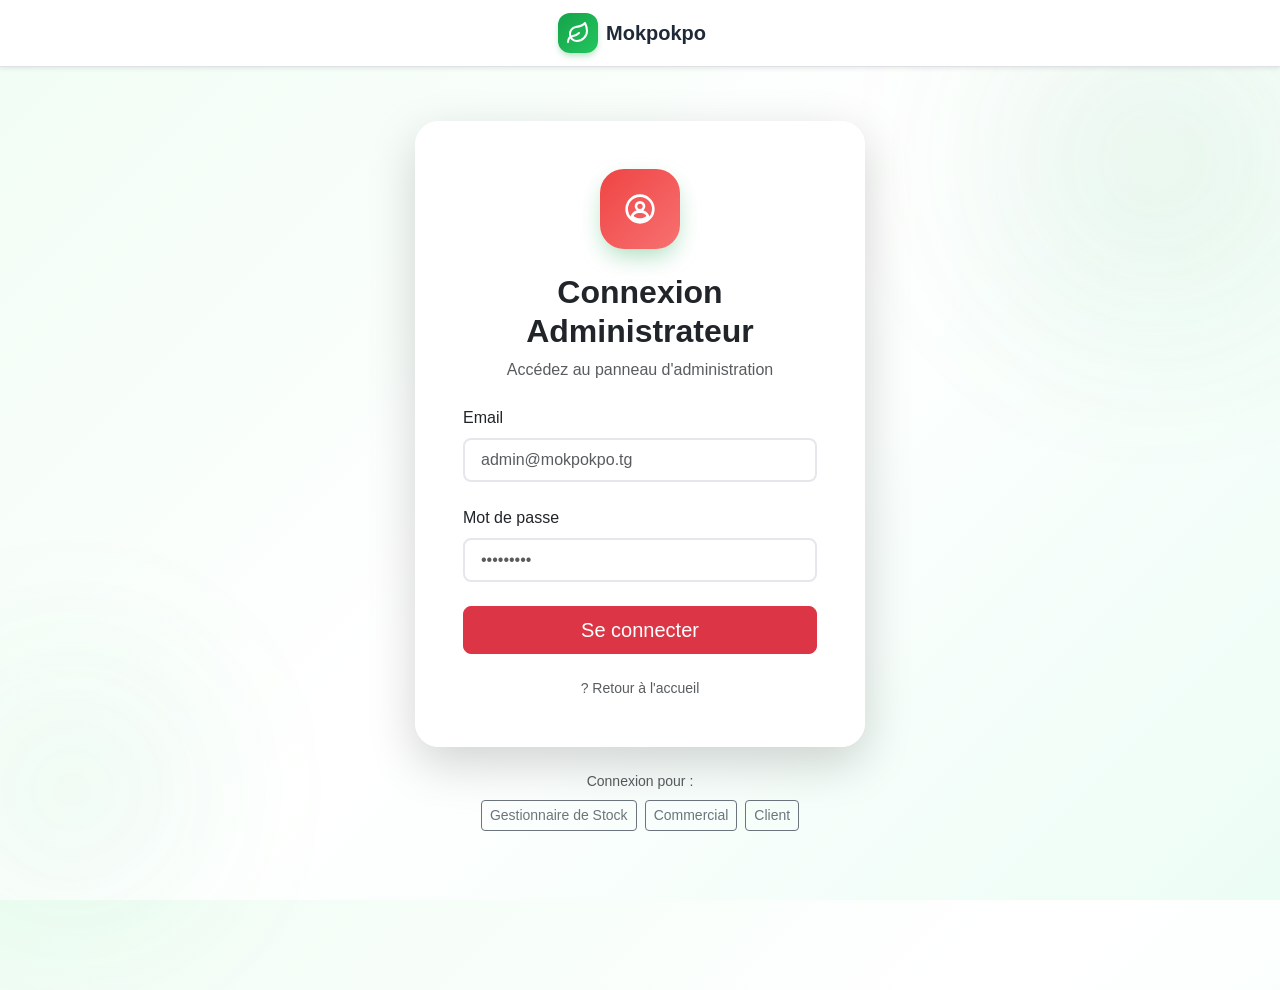
==== admin-login.html @ 80e5fef9 "Initial commit Created from https://vercel.com/new" ====
<!DOCTYPE html>
<html lang="fr">
<head>
    <meta charset="UTF-8">
    <meta name="viewport" content="width=device-width, initial-scale=1.0">
    <title>Connexion Admin - Mokpokpo</title>
    <link rel="stylesheet" href="css/css_bootstrap/bootstrap.min.css">
    <link rel="stylesheet" href="css/style.css">
</head>
<body class="login-page">

    <!-- Navbar -->
    <nav class="navbar navbar-light bg-white border-bottom fixed-top shadow-sm">
        <div class="container justify-content-center">
            <a class="navbar-brand d-flex align-items-center gap-2" href="index.html">
                <div class="brand-icon">
                    <svg xmlns="http://www.w3.org/2000/svg" width="24" height="24" viewBox="0 0 24 24" fill="none" stroke="currentColor" stroke-width="2" stroke-linecap="round" stroke-linejoin="round">
                        <path d="M11 20A7 7 0 0 1 9.8 6.1C15.5 5 17 4.48 19 2c1 2 2 4.18 2 8 0 5.5-4.78 10-10 10Z"/>
                        <path d="M2 21c0-3 1.85-5.36 5.08-6C9.5 14.52 12 13 13 12"/>
                    </svg>
                </div>
                <span class="fw-bold">Mokpokpo</span>
            </a>
        </div>
    </nav>

    <!-- Background Decorations -->
    <div class="login-bg-decoration decoration-1"></div>
    <div class="login-bg-decoration decoration-2"></div>

    <div class="container d-flex flex-column justify-content-center align-items-center min-vh-100 py-5" style="padding-top: 100px !important;">
        <div class="login-card card border-0 shadow-lg" style="max-width: 450px; width: 100%;">
            <div class="card-body p-5">
                <!-- Logo Icon -->
                <div class="d-flex justify-content-center mb-4">
                    <div class="login-logo-container" style="background: linear-gradient(135deg, #ef4444, #f87171);">
                        <svg xmlns="http://www.w3.org/2000/svg" width="32" height="32" viewBox="0 0 24 24" fill="none" stroke="currentColor" stroke-width="2" stroke-linecap="round" stroke-linejoin="round" class="text-white">
                            <path d="M12 2a10 10 0 1 0 10 10A10 10 0 0 0 12 2zm0 5a3 3 0 1 1-3 3 3 3 0 0 1 3-3zm0 13a8 8 0 0 1-6-2.7A6 6 0 0 1 12 14a6 6 0 0 1 6 3.3A8 8 0 0 1 12 20z"/>
                        </svg>
                    </div>
                </div>

                <div class="text-center mb-4">
                    <h2 class="fw-bold mb-2">Connexion Administrateur</h2>
                    <p class="text-muted mb-0">Accédez au panneau d'administration</p>
                </div>
                
                <div id="loginError" class="alert alert-danger d-none rounded-3 d-flex align-items-start" role="alert">
                    <svg xmlns="http://www.w3.org/2000/svg" width="20" height="20" viewBox="0 0 24 24" fill="none" stroke="currentColor" stroke-width="2" stroke-linecap="round" stroke-linejoin="round" class="me-2 flex-shrink-0 mt-1">
                        <circle cx="12" cy="12" r="10"></circle>
                        <line x1="12" y1="8" x2="12" y2="12"></line>
                        <line x1="12" y1="16" x2="12.01" y2="16"></line>
                    </svg>
                    <span id="errorMessage"></span>
                </div>

                <form id="adminLoginForm" class="mb-4">
                    <div class="mb-4">
                        <label for="email" class="form-label fw-medium">Email</label>
                        <input type="email" class="form-control form-control-lg rounded-3 input-modern" id="email" placeholder="admin@mokpokpo.tg" required>
                    </div>
                    <div class="mb-4">
                        <label for="password" class="form-label fw-medium">Mot de passe</label>
                        <input type="password" class="form-control form-control-lg rounded-3 input-modern" id="password" placeholder="•••••••••" required>
                    </div>
                    <div class="d-grid gap-2 mb-3">
                        <button type="submit" class="btn btn-danger btn-lg rounded-3 btn-modern">Se connecter</button>
                    </div>
                </form>

                <div class="text-center">
                    <p class="small text-muted mb-0">
                        <a href="index.html" class="text-muted text-decoration-none">? Retour à l'accueil</a>
                    </p>
                </div>
            </div>
        </div>

        <!-- Alternative logins -->
        <div class="mt-4 text-center">
            <p class="text-muted small mb-2">Connexion pour :</p>
            <div class="d-flex gap-2 justify-content-center">
                <a href="stock-login.html" class="btn btn-outline-secondary btn-sm">Gestionnaire de Stock</a>
                <a href="commercial-login.html" class="btn btn-outline-secondary btn-sm">Commercial</a>
                <a href="login.html" class="btn btn-outline-secondary btn-sm">Client</a>
            </div>
        </div>
    </div>

    <script src="js/js_bootstrap/bootstrap.bundle.min.js"></script>
    <script src="js/auth.js"></script>
    <script>
        document.addEventListener('DOMContentLoaded', () => {
            initAdminLogin();
        });
    </script>
</body>
</html>
---- css/style.css ----
:root {
    --primary-color: #16a34a; /* Green-600 */
    --primary-hover: #15803d; /* Green-700 */
    --primary-light: #22c55e; /* Green-500 */
    --secondary-color: #f0fdf4; /* Green-50 */
    --text-color: #1f2937; /* Gray-800 */
    --light-text: #6b7280; /* Gray-500 */
    --border-color: #e5e7eb; /* Gray-200 */
    --shadow-sm: 0 1px 2px 0 rgb(0 0 0 / 0.05);
    --shadow-md: 0 4px 6px -1px rgb(0 0 0 / 0.1);
    --shadow-lg: 0 10px 15px -3px rgb(0 0 0 / 0.1);
    --shadow-xl: 0 20px 25px -5px rgb(0 0 0 / 0.1);
}

* {
    margin: 0;
    padding: 0;
    box-sizing: border-box;
}

body {
    font-family: 'Segoe UI', Tahoma, Geneva, Verdana, sans-serif;
    color: var(--text-color);
    background-color: #ffffff;
    overflow-x: hidden;
}

/* Navbar */
.navbar {
    background-color: rgb(251, 253, 245) /*rgb(255 255 255 / 95%)*/;
    backdrop-filter: blur(10px);
    border-bottom: 1px solid var(--border-color);
    transition: all 0.3s ease;
}

.navbar.scrolled {
    box-shadow: var(--shadow-md);
}

.navbar-brand {
    font-weight: 700;
    font-size: 1.25rem;
    color: var(--text-color) !important;
    display: flex;
    align-items: center;
    gap: 0.5rem;
    transition: transform 0.3s ease;
}

.navbar-brand:hover {
    transform: scale(1.05);
}

.brand-icon {
    width: 2.5rem;
    height: 2.5rem;
    background: linear-gradient(135deg, var(--primary-color), var(--primary-light));
    border-radius: 0.75rem;
    display: flex;
    align-items: center;
    justify-content: center;
    color: white;
    transition: all 0.3s ease;
    box-shadow: 0 4px 6px -1px rgb(22 163 74 / 0.3);
}

.navbar-brand:hover .brand-icon {
    transform: rotate(10deg);
    box-shadow: 0 10px 15px -3px rgb(22 163 74 / 0.4);
}

.nav-link {
    font-weight: 500;
    color: var(--text-color) !important;
    transition: all 0.3s ease;
    position: relative;
    padding: 0.5rem 1rem !important;
}

.nav-link::after {
    content: '';
    position: absolute;
    bottom: 0;
    left: 50%;
    width: 0;
    height: 2px;
    background: var(--primary-color);
    transition: all 0.3s ease;
    transform: translateX(-50%);
}

.nav-link:hover::after,
.nav-link.active::after {
    width: 80%;
}

.nav-link:hover {
    color: var(--primary-color) !important;
}

.btn-primary {
    background: linear-gradient(135deg, var(--primary-color), var(--primary-light));
    border: none;
    transition: all 0.3s ease;
    font-weight: 600;
    position: relative;
    overflow: hidden;
}

.btn-primary::before {
    content: '';
    position: absolute;
    top: 0;
    left: -100%;
    width: 100%;
    height: 100%;
    background: linear-gradient(90deg, transparent, rgba(255,255,255,0.3), transparent);
    transition: left 0.5s ease;
}

.btn-primary:hover::before {
    left: 100%;
}

.btn-primary:hover {
    transform: translateY(-2px);
    box-shadow: 0 10px 20px -5px rgb(22 163 74 / 0.5);
    background: linear-gradient(135deg, var(--primary-hover), var(--primary-color));
}

.btn-primary:active {
    transform: translateY(0);
}

.btn-outline-primary {
    color: var(--primary-color);
    border: 2px solid var(--primary-color);
    background: transparent;
    transition: all 0.3s ease;
    font-weight: 600;
}

.btn-outline-primary:hover {
    background-color: var(--primary-color);
    border-color: var(--primary-color);
    transform: translateY(-2px);
    box-shadow: 0 10px 20px -5px rgb(22 163 74 / 0.5);
}

.btn-outline-secondary {
    transition: all 0.3s ease;
}

.btn-outline-secondary:hover {
    transform: translateY(-2px);
    box-shadow: var(--shadow-md);
}

/* Hero Section */
.hero-section {
    padding: 6rem 0;
    background: linear-gradient(135deg, #f0fdf4 0%, #ffffff 50%, #ecfdf5 100%);
    position: relative;
    overflow: hidden;
}

.hero-section::before {
    content: '';
    position: absolute;
    top: -50%;
    right: -10%;
    width: 600px;
    height: 600px;
    background: radial-gradient(circle, rgba(22, 163, 74, 0.1) 0%, transparent 70%);
    border-radius: 50%;
    animation: float 20s ease-in-out infinite;
}

.hero-section::after {
    content: '';
    position: absolute;
    bottom: -30%;
    left: -10%;
    width: 500px;
    height: 500px;
    background: radial-gradient(circle, rgba(34, 197, 94, 0.08) 0%, transparent 70%);
    border-radius: 50%;
    animation: float 15s ease-in-out infinite reverse;
}

@keyframes float {
    0%, 100% {
        transform: translate(0, 0);
    }
    50% {
        transform: translate(50px, 50px);
    }
}

.hero-section .container {
    position: relative;
    z-index: 1;
}

.hero-title {
    font-weight: 800;
    color: var(--text-color);
    line-height: 1.2;
    animation: fadeInUp 0.8s ease-out;
}

@keyframes fadeInUp {
    from {
        opacity: 0;
        transform: translateY(30px);
    }
    to {
        opacity: 1;
        transform: translateY(0);
    }
}

.hero-text {
    color: var(--light-text);
    font-size: 1.1rem;
    line-height: 1.7;
    animation: fadeInUp 0.8s ease-out 0.2s both;
}

.hero-section .btn {
    animation: fadeInUp 0.8s ease-out 0.4s both;
}

.hero-section img {
    border-radius: 1.5rem;
    box-shadow: var(--shadow-xl);
    transition: all 0.5s ease;
    animation: fadeIn 1s ease-out 0.6s both;
}

@keyframes fadeIn {
    from {
        opacity: 0;
    }
    to {
        opacity: 1;
    }
}

.hero-section img:hover {
    transform: scale(1.05) rotate(2deg);
    box-shadow: 0 25px 50px -12px rgb(0 0 0 / 0.25);
}

/* Stats Section */
.stats-badge {
    display: inline-flex;
    align-items: center;
    gap: 0.5rem;
    background: linear-gradient(135deg, var(--primary-color), var(--primary-light));
    color: white;
    padding: 0.5rem 1rem;
    border-radius: 2rem;
    font-size: 0.875rem;
    font-weight: 600;
    animation: fadeInUp 0.8s ease-out;
}

.stats-container {
    display: flex;
    gap: 2rem;
    margin-top: 2rem;
    flex-wrap: wrap;
}

.stat-item {
    animation: fadeInUp 0.8s ease-out;
}

.stat-number {
    font-size: 2.5rem;
    font-weight: 800;
    background: linear-gradient(135deg, var(--primary-color), var(--primary-light));
    -webkit-background-clip: text;
    -webkit-text-fill-color: transparent;
    background-clip: text;
}

.stat-label {
    color: var(--light-text);
    font-size: 0.875rem;
}

/* Products */
.card-product {
    transition: all 0.4s ease;
    border: 1px solid var(--border-color);
    position: relative;
    overflow: hidden;
}

.card-product::before {
    content: '';
    position: absolute;
    top: 0;
    left: -100%;
    width: 100%;
    height: 100%;
    background: linear-gradient(90deg, transparent, rgba(22, 163, 74, 0.1), transparent);
    transition: left 0.6s ease;
}

.card-product:hover::before {
    left: 100%;
}

.card-product:hover {
    transform: translateY(-10px);
    box-shadow: 0 20px 25px -5px rgba(0, 0, 0, 0.15);
    border-color: var(--primary-color);
}

.card-product .card-img-top {
    transition: transform 0.5s ease;
}

.card-product:hover .card-img-top {
    transform: scale(1.1);
}

.card-product .btn {
    transition: all 0.3s ease;
}

.card-product:hover .btn {
    transform: translateX(5px);
}

.badge-stock {
    background-color: var(--secondary-color);
    color: var(--primary-color);
    border: 1px solid var(--primary-color);
    transition: all 0.3s ease;
}

.badge-stock:hover {
    background-color: var(--primary-color);
    color: white;
    transform: scale(1.1);
}

/* Feature Cards */
.feature-card {
    transition: all 0.4s ease;
    background: white;
    border-radius: 1rem;
    padding: 2rem;
    height: 100%;
    border: 1px solid var(--border-color);
    position: relative;
    overflow: hidden;
}

.feature-card::before {
    content: '';
    position: absolute;
    top: 0;
    left: 0;
    width: 100%;
    height: 4px;
    background: linear-gradient(90deg, var(--primary-color), var(--primary-light));
    transform: scaleX(0);
    transition: transform 0.3s ease;
}

.feature-card:hover::before {
    transform: scaleX(1);
}

.feature-card:hover {
    transform: translateY(-8px);
    box-shadow: var(--shadow-xl);
    border-color: var(--primary-color);
}

.feature-icon {
    width: 60px;
    height: 60px;
    border-radius: 1rem;
    display: flex;
    align-items: center;
    justify-content: center;
    background: linear-gradient(135deg, var(--secondary-color), #d1fae5);
    color: var(--primary-color);
    margin-bottom: 1.5rem;
    transition: all 0.3s ease;
}

.feature-card:hover .feature-icon {
    transform: rotateY(360deg);
    background: linear-gradient(135deg, var(--primary-color), var(--primary-light));
    color: white;
}

/* Footer */
footer {
    background: linear-gradient(to bottom, #f9fafb, #ffffff);
    border-top: 1px solid var(--border-color);
    padding: 3rem 0 1rem;
    position: relative;
}

footer::before {
    content: '';
    position: absolute;
    top: 0;
    left: 0;
    width: 100%;
    height: 2px;
    background: linear-gradient(90deg, transparent, var(--primary-color), transparent);
}

footer a {
    transition: all 0.3s ease;
    position: relative;
}

footer a::after {
    content: '';
    position: absolute;
    bottom: -2px;
    left: 0;
    width: 0;
    height: 2px;
    background: var(--primary-color);
    transition: width 0.3s ease;
}

footer a:hover::after {
    width: 100%;
}

footer a:hover {
    color: var(--primary-color) !important;
    transform: translateX(5px);
}

/* Login Page Styles */
.login-page {
    background: linear-gradient(135deg, #f0fdf4 0%, #ffffff 50%, #ecfdf5 100%);
    min-height: 100vh;
    position: relative;
    overflow: hidden;
}

.login-bg-decoration {
    position: absolute;
    border-radius: 50%;
    filter: blur(80px);
    opacity: 0.6;
    animation: float 20s ease-in-out infinite;
}

.decoration-1 {
    width: 500px;
    height: 500px;
    background: radial-gradient(circle, rgba(22, 163, 74, 0.2) 0%, transparent 70%);
    top: -10%;
    right: -10%;
    animation-delay: 0s;
}

.decoration-2 {
    width: 400px;
    height: 400px;
    background: radial-gradient(circle, rgba(34, 197, 94, 0.15) 0%, transparent 70%);
    bottom: -10%;
    left: -10%;
    animation-delay: -10s;
}

.login-card {
    animation: slideUp 0.6s ease-out;
    border-radius: 1.5rem !important;
    backdrop-filter: blur(10px);
    background: rgba(255, 255, 255, 0.95) !important;
}

@keyframes slideUp {
    from {
        opacity: 0;
        transform: translateY(40px);
    }
    to {
        opacity: 1;
        transform: translateY(0);
    }
}

.login-logo-container {
    width: 80px;
    height: 80px;
    border-radius: 1.5rem;
    background: linear-gradient(135deg, var(--primary-color), var(--primary-light));
    display: flex;
    align-items: center;
    justify-content: center;
    color: white;
    box-shadow: 0 10px 25px -5px rgba(22, 163, 74, 0.4);
    animation: pulse 2s ease-in-out infinite;
}

@keyframes pulse {
    0%, 100% {
        transform: scale(1);
        box-shadow: 0 10px 25px -5px rgba(22, 163, 74, 0.4);
    }
    50% {
        transform: scale(1.05);
        box-shadow: 0 15px 35px -5px rgba(22, 163, 74, 0.5);
    }
}

.input-modern {
    border: 2px solid var(--border-color) !important;
    transition: all 0.3s ease;
    font-size: 1rem;
}

.input-modern:focus {
    border-color: var(--primary-color) !important;
    box-shadow: 0 0 0 4px rgba(22, 163, 74, 0.1) !important;
    transform: translateY(-2px);
}

.btn-modern {
    position: relative;
    overflow: hidden;
    z-index: 1;
}

.btn-modern::before {
    content: '';
    position: absolute;
    top: 50%;
    left: 50%;
    width: 0;
    height: 0;
    border-radius: 50%;
    background: rgba(255, 255, 255, 0.3);
    transform: translate(-50%, -50%);
    transition: width 0.6s ease, height 0.6s ease;
    z-index: -1;
}

.btn-modern:hover::before {
    width: 300px;
    height: 300px;
}

.btn-google {
    border: 2px solid var(--border-color) !important;
    transition: all 0.3s ease;
}

.btn-google:hover {
    border-color: var(--primary-color) !important;
    background-color: rgba(22, 163, 74, 0.05) !important;
    transform: translateY(-2px);
}

.link-hover {
    position: relative;
    transition: all 0.3s ease;
}

.link-hover::after {
    content: '';
    position: absolute;
    bottom: -2px;
    left: 0;
    width: 0;
    height: 2px;
    background: var(--primary-color);
    transition: width 0.3s ease;
}

.link-hover:hover::after {
    width: 100%;
}

.link-hover:hover {
    color: var(--primary-hover) !important;
}

/* Utilities matching React/Tailwind */
.text-foreground { color: var(--text-color); }
.text-muted-foreground { color: var(--light-text); }
.bg-background { background-color: #ffffff; }

.hover-shadow {
    transition: box-shadow 0.3s ease-in-out, transform 0.3s ease;
}
.hover-shadow:hover {
    box-shadow: 0 10px 15px -3px rgba(0, 0, 0, 0.1), 0 4px 6px -2px rgba(0, 0, 0, 0.05) !important;
    transform: translateY(-4px);
}

.min-h-screen {
    min-height: 100vh;
}

/* Smooth Scrolling */
html {
    scroll-behavior: smooth;
}

/* Custom Scrollbar */
::-webkit-scrollbar {
    width: 10px;
}

::-webkit-scrollbar-track {
    background: #f1f1f1;
}

::-webkit-scrollbar-thumb {
    background: linear-gradient(180deg, var(--primary-color), var(--primary-light));
    border-radius: 5px;
}

::-webkit-scrollbar-thumb:hover {
    background: var(--primary-hover);
}

/* Loading Animation */
@keyframes spin {
    0% { transform: rotate(0deg); }
    100% { transform: rotate(360deg); }
}

.spinner-border {
    animation: spin 0.75s linear infinite;
}

/* Alert Animations */
.alert {
    animation: slideDown 0.3s ease-out;
}

@keyframes slideDown {
    from {
        opacity: 0;
        transform: translateY(-10px);
    }
    to {
        opacity: 1;
        transform: translateY(0);
    }
}

/* Card Hover Effects */
.card {
    transition: all 0.3s ease;
}

.card:hover {
    box-shadow: var(--shadow-lg);
}

/* Image Zoom Effect */
.img-zoom {
    overflow: hidden;
}

.img-zoom img {
    transition: transform 0.5s ease;
}

.img-zoom:hover img {
    transform: scale(1.15);
}

/* Text Gradient */
.text-gradient {
    background: linear-gradient(135deg, var(--primary-color), var(--primary-light));
    -webkit-background-clip: text;
    -webkit-text-fill-color: transparent;
    background-clip: text;
}

/* Badge Animations */
.badge {
    transition: all 0.3s ease;
}

.badge:hover {
    transform: scale(1.1);
}

/* Dashboard Stat Cards */
.stat-card {
    background: white;
    border-radius: 1rem;
    padding: 1.5rem;
    height: 100%;
    border: 1px solid var(--border-color);
    transition: all 0.3s ease;
    display: flex;
    align-items: center;
    gap: 1.5rem;
}

.stat-card:hover {
    transform: translateY(-5px);
    box-shadow: var(--shadow-lg);
    border-color: var(--primary-color);
}

.stat-card-icon {
    width: 64px;
    height: 64px;
    border-radius: 1rem;
    display: flex;
    align-items: center;
    justify-content: center;
    flex-shrink: 0;
    background: var(--secondary-color);
    color: var(--primary-color);
}

.stat-card-content {
    flex-grow: 1;
}

.stat-card-label {
    font-size: 0.875rem;
    font-weight: 600;
    color: var(--light-text);
    text-transform: uppercase;
    margin-bottom: 0.25rem;
}

.stat-card-value {
    font-size: 1.75rem;
    font-weight: 800;
    color: var(--text-color);
    margin-bottom: 0.25rem;
    line-height: 1;
}

.stat-card-description {
    font-size: 0.875rem;
    color: var(--light-text);
    margin-bottom: 0;
}

/* Specific Card Colors */
.stat-card-orders .stat-card-icon {
    background-color: #e0f2fe; /* Sky-100 */
    color: #0284c7; /* Sky-600 */
}

.stat-card-cart .stat-card-icon {
    background-color: #fef3c7; /* Amber-100 */
    color: #d97706; /* Amber-600 */
}

.stat-card-spent .stat-card-icon {
    background-color: #dcfce7; /* Green-100 */
    color: #16a34a; /* Green-600 */
}

/* Sidebar Styles */
.dashboard-sidebar .list-group-item {
    transition: all 0.2s ease;
}

.dashboard-sidebar .list-group-item:hover,
.dashboard-sidebar .list-group-item.active {
    background-color: var(--secondary-color);
    color: var(--primary-color);
}

.dashboard-sidebar .sidebar-icon {
    color: var(--light-text);
    transition: all 0.2s ease;
}

.dashboard-sidebar .list-group-item:hover .sidebar-icon,
.dashboard-sidebar .list-group-item.active .sidebar-icon {
    color: var(--primary-color);
}

/* Button Group Hover */
.btn-group .btn {
    transition: all 0.3s ease;
}

.btn-group .btn:hover {
    z-index: 2;
    transform: scale(1.05);
}

/* Responsive Utilities */
@media (max-width: 768px) {
    .hero-title {
        font-size: 2rem !important;
    }
    
    .hero-text {
        font-size: 1rem !important;
    }
    
    .stats-container {
        justify-content: center;
    }
    
    .login-card {
        margin: 1rem;
    }
}

/* Catalog Page Styles */
.catalog-header {
    background: linear-gradient(135deg, #f0fdf4 0%, #ffffff 50%, #ecfdf5 100%);
    position: relative;
    overflow: hidden;
}

.catalog-header::before {
    content: '';
    position: absolute;
    top: -50%;
    right: -10%;
    width: 400px;
    height: 400px;
    background: radial-gradient(circle, rgba(22, 163, 74, 0.1) 0%, transparent 70%);
    border-radius: 50%;
    animation: float 20s ease-in-out infinite;
}

.catalog-header::after {
    content: '';
    position: absolute;
    bottom: -30%;
    left: -10%;
    width: 350px;
    height: 350px;
    background: radial-gradient(circle, rgba(34, 197, 94, 0.08) 0%, transparent 70%);
    border-radius: 50%;
    animation: float 15s ease-in-out infinite reverse;
}

.catalog-search-card {
    animation: fadeInUp 0.6s ease-out;
    transition: all 0.3s ease;
    position: relative;
    z-index: auto;
    overflow: visible;
}

.catalog-search-card::before {
    content: '';
    position: absolute;
    inset: 0;
    border-radius: 1.5rem;
    padding: 2px;
    background: linear-gradient(135deg, var(--primary-color), var(--primary-light));
    -webkit-mask: linear-gradient(#fff 0 0) content-box, linear-gradient(#fff 0 0);
    -webkit-mask-composite: xor;
    mask-composite: exclude;
    opacity: 0;
    transition: opacity 0.3s ease;
    z-index: -1;
    pointer-events: none;
}

.catalog-search-card:hover::before {
    opacity: 1;
}

.catalog-search-card:hover {
    transform: translateY(-5px);
    box-shadow: 0 15px 35px -5px rgba(22, 163, 74, 0.2) !important;
}

.input-group .input-group-text {
    transition: all 0.3s ease;
}

.input-group:focus-within .input-group-text {
    border-color: var(--primary-color);
}

.input-group:focus-within input {
    border-color: var(--primary-color);
}

/* Product Card Enhanced */
.product-card-enhanced {
    transition: all 0.4s cubic-bezier(0.175, 0.885, 0.32, 1.275);
    border: 1px solid var(--border-color);
    position: relative;
    overflow: hidden;
    background: white;
}

.product-card-enhanced::before {
    content: '';
    position: absolute;
    top: 0;
    left: -100%;
    width: 100%;
    height: 100%;
    background: linear-gradient(90deg, transparent, rgba(22, 163, 74, 0.1), transparent);
    transition: left 0.6s ease;
}

.product-card-enhanced:hover::before {
    left: 100%;
}

.product-card-enhanced:hover {
    transform: translateY(-10px);
    box-shadow: 0 20px 40px -10px rgba(0, 0, 0, 0.15);
    border-color: var(--primary-color);
}

.product-image-container {
    position: relative;
    overflow: hidden;
    aspect-ratio: 4/3;
    background: #f8f9fa;
}

.product-image-container img {
    width: 100%;
    height: 100%;
    object-fit: cover;
    transition: transform 0.5s ease;
}

.product-card-enhanced:hover .product-image-container img {
    transform: scale(1.15);
}

.product-badge {
    position: absolute;
    top: 1rem;
    left: 1rem;
    z-index: 2;
    animation: fadeInLeft 0.5s ease-out;
    font-size: 0.875rem;
    font-weight: 600;
    padding: 0.5rem 1rem;
    backdrop-filter: blur(10px);
    border-radius: 2rem;
}

@keyframes fadeInLeft {
    from {
        opacity: 0;
        transform: translateX(-20px);
    }
    to {
        opacity: 1;
        transform: translateX(0);
    }
}

.product-favorite {
    position: absolute;
    top: 1rem;
    right: 1rem;
    z-index: 2;
    width: 40px;
    height: 40px;
    border-radius: 50%;
    background: white;
    border: none;
    display: flex;
    align-items: center;
    justify-content: center;
    transition: all 0.3s ease;
    opacity: 0;
    transform: translateY(-10px);
}

.product-card-enhanced:hover .product-favorite {
    opacity: 1;
    transform: translateY(0);
}

.product-favorite:hover {
    background: var(--primary-color);
    color: white;
    transform: scale(1.1);
}

.product-favorite.active {
    background: var(--primary-color);
    color: white;
}

.product-info {
    padding: 1.25rem;
}

.product-title {
    font-size: 1.125rem;
    font-weight: 700;
    color: var(--text-color);
    margin-bottom: 0.25rem;
    transition: color 0.3s ease;
}

.product-card-enhanced:hover .product-title {
    color: var(--primary-color);
}

.product-scientific {
    font-size: 0.875rem;
    color: var(--light-text);
    font-style: italic;
    margin-bottom: 0.75rem;
}

.product-description {
    font-size: 0.875rem;
    color: var(--light-text);
    line-height: 1.5;
    display: -webkit-box;
    -webkit-line-clamp: 2;
    -webkit-box-orient: vertical;
    overflow: hidden;
}

.product-price {
    font-size: 1.75rem;
    font-weight: 800;
    background: linear-gradient(135deg, var(--primary-color), var(--primary-light));
    -webkit-background-clip: text;
    -webkit-text-fill-color: transparent;
    background-clip: text;
}

.product-stock {
    font-size: 0.75rem;
    color: var(--light-text);
}

.product-actions {
    padding: 1rem 1.25rem;
    padding-top: 0;
}

.btn-add-to-cart {
    transition: all 0.3s ease;
    position: relative;
    overflow: hidden;
}

.btn-add-to-cart::before {
    content: '';
    position: absolute;
    top: 50%;
    left: 50%;
    width: 0;
    height: 0;
    border-radius: 50%;
    background: rgba(255, 255, 255, 0.3);
    transform: translate(-50%, -50%);
    transition: width 0.6s ease, height 0.6s ease;
}

.btn-add-to-cart:hover::before {
    width: 300px;
    height: 300px;
}

.btn-add-to-cart:hover {
    transform: translateY(-2px);
    box-shadow: 0 5px 15px -5px rgba(22, 163, 74, 0.5);
}

/* View Toggle Buttons */
.btn-group .btn {
    transition: all 0.3s ease;
    position: relative;
    overflow: hidden;
}

.btn-group .btn::before {
    content: '';
    position: absolute;
    top: 50%;
    left: 50%;
    width: 0;
    height: 0;
    border-radius: 50%;
    background: rgba(22, 163, 74, 0.2);
    transform: translate(-50%, -50%);
    transition: width 0.6s ease, height 0.6s ease;
}

.btn-group .btn:hover::before {
    width: 100px;
    height: 100px;
}

.btn-group .btn.active {
    background: var(--primary-color);
    color: white;
    border-color: var(--primary-color);
    box-shadow: 0 4px 12px rgba(22, 163, 74, 0.3);
}

.btn-group .btn:not(.active):hover {
    background: rgba(22, 163, 74, 0.1);
    border-color: var(--primary-color);
    color: var(--primary-color);
}

/* Products Count Animation */
#productsCount {
    transition: all 0.3s ease;
    display: inline-block;
}

#productsCount.updating {
    animation: pulse 0.6s ease-in-out;
}

@keyframes pulse {
    0%, 100% {
        transform: scale(1);
    }
    50% {
        transform: scale(1.05);
        color: var(--primary-color);
    }
}

/* List View */
.product-list-view {
    display: flex;
    flex-direction: row;
    max-width: 100%;
}

.product-list-view .product-image-container {
    aspect-ratio: 1;
    width: 200px;
    flex-shrink: 0;
}

.product-list-view .product-info {
    flex: 1;
}

.product-list-view .product-description {
    -webkit-line-clamp: 3;
}

/* Filter Animation */
.fade-in {
    animation: fadeIn 0.5s ease-out;
}

@keyframes fadeIn {
    from {
        opacity: 0;
        transform: scale(0.95);
    }
    to {
        opacity: 1;
        transform: scale(1);
    }
}

/* Loading Spinner Enhancement */
.spinner-border {
    border-width: 3px;
}

/* Quick View Badge */
.quick-view-badge {
    position: absolute;
    bottom: 1rem;
    right: 1rem;
    background: white;
    padding: 0.5rem 1rem;
    border-radius: 2rem;
    font-size: 0.75rem;
    font-weight: 600;
    color: var(--primary-color);
    opacity: 0;
    transform: translateY(10px);
    transition: all 0.3s ease;
    cursor: pointer;
}

.product-card-enhanced:hover .quick-view-badge {
    opacity: 1;
    transform: translateY(0);
}

.quick-view-badge:hover {
    background: var(--primary-color);
    color: white;
}

/* Focus Visible Styles */
*:focus-visible {
    outline: 2px solid var(--primary-color);
    outline-offset: 2px;
}

/* Selection Color */
::selection {
    background: var(--primary-color);
    color: white;
}

::-moz-selection {
    background: var(--primary-color);
    color: white;
}

/* User Avatar Styles */
.user-avatar {
    width: 32px;
    height: 32px;
    border-radius: 50%;
    background: linear-gradient(135deg, var(--primary-color), var(--primary-light));
    display: flex;
    align-items: center;
    justify-content: center;
    color: white;
}

.user-avatar svg {
    filter: drop-shadow(0 2px 4px rgba(0, 0, 0, 0.1));
}

/* Enhanced Form Selects */
.form-select-lg {
    transition: all 0.3s ease;
    border: 2px solid var(--border-color);
    position: relative;
    z-index: auto;
}

.form-select-lg:focus {
    border-color: var(--primary-color);
    box-shadow: 0 0 0 4px rgba(22, 163, 74, 0.1);
    z-index: 10;
}

/* Fix dropdown z-index */
select.form-select-lg {
    z-index: 2;
}

select.form-select-lg:focus {
    z-index: 100;
}

/* Ensure dropdown menu appears above card */
.catalog-search-card select {
    position: relative;
}

/* Filter Labels */
.form-label.small {
    text-transform: uppercase;
    letter-spacing: 0.5px;
    font-weight: 600;
}

/* Products Container Transition */
#products-container {
    transition: opacity 0.3s ease;
}

/* Search Input Focus Animation */
#searchInput:focus {
    box-shadow: 0 0 0 4px rgba(22, 163, 74, 0.1) !important;
    border-color: var(--primary-color) !important;
}

/* Filter Success Feedback */
.border-success {
    border-color: var(--primary-color) !important;
    box-shadow: 0 0 0 3px rgba(22, 163, 74, 0.15) !important;
}

/* No Results State */
#noResults {
    animation: fadeIn 0.5s ease-out;
}

#noResults svg {
    animation: pulse 2s ease-in-out infinite;
}

/* Search Active Indicator */
.input-group.searching .input-group-text {
    background: var(--primary-color) !important;
    color: white !important;
}

.input-group.searching .input-group-text svg {
    animation: spin 1s linear infinite;
}

/* Dashboard Styles */
.dashboard-header {
    background: linear-gradient(135deg, #f0fdf4 0%, #ffffff 50%, #ecfdf5 100%);
    position: relative;
    overflow: hidden;
}

.dashboard-header::before {
    content: '';
    position: absolute;
    top: -50%;
    right: -10%;
    width: 500px;
    height: 500px;
    background: radial-gradient(circle, rgba(22, 163, 74, 0.08) 0%, transparent 70%);
    border-radius: 50%;
    animation: float 20s ease-in-out infinite;
}

.dashboard-header::after {
    content: '';
    position: absolute;
    bottom: -30%;
    left: -10%;
    width: 400px;
    height: 400px;
    background: radial-gradient(circle, rgba(34, 197, 94, 0.06) 0%, transparent 70%);
    border-radius: 50%;
    animation: float 15s ease-in-out infinite reverse;
}

.user-avatar-header {
    width: 80px;
    height: 80px;
    border-radius: 1.5rem;
    background: linear-gradient(135deg, var(--primary-color), var(--primary-light));
    display: flex;
    align-items: center;
    justify-content: center;
    color: white;
    box-shadow: 0 10px 25px -5px rgba(22, 163, 74, 0.3);
    animation: pulse 2s ease-in-out infinite;
}

.user-info-card {
    transition: all 0.3s ease;
}

.user-info-card:hover {
    transform: translateY(-2px);
    box-shadow: 0 4px 12px rgba(0, 0, 0, 0.1) !important;
}

.icon-box {
    width: 48px;
    height: 48px;
    border-radius: 0.75rem;
    display: flex;
    align-items: center;
    justify-content: center;
    transition: all 0.3s ease;
}

/* Sidebar Styles */
.dashboard-sidebar {
    background: white;
}

.sidebar-icon {
    width: 40px;
    height: 40px;
    border-radius: 0.75rem;
    display: flex;
    align-items: center;
    justify-content: center;
    background: linear-gradient(135deg, #f0fdf4, #d1fae5);
    color: var(--primary-color);
    transition: all 0.3s ease;
}

.list-group-item {
    transition: all 0.3s ease;
    border: none !important;
    border-left: 3px solid transparent !important;
    cursor: pointer;
    background: white !important;
}

.list-group-item:hover {
    background: rgba(22, 163, 74, 0.05) !important;
    border-left-color: var(--primary-color) !important;
    transform: translateX(5px);
}

.list-group-item:hover .sidebar-icon {
    background: linear-gradient(135deg, var(--primary-color), var(--primary-light));
    color: white;
    transform: scale(1.1);
}

.list-group-item.active {
    background: linear-gradient(135deg, rgba(22, 163, 74, 0.1), rgba(34, 197, 94, 0.05)) !important;
    border-left-color: var(--primary-color) !important;
    color: var(--primary-color) !important;
    font-weight: 600;
}

.list-group-item.active .sidebar-icon {
    background: linear-gradient(135deg, var(--primary-color), var(--primary-light));
    color: white;
    box-shadow: 0 4px 10px rgba(22, 163, 74, 0.3);
}

.list-group-item.active .fw-semibold {
    color: var(--primary-color) !important;
}

/* Badge in sidebar */
.list-group-item .badge {
    transition: all 0.3s ease;
}

.list-group-item:hover .badge,
.list-group-item.active .badge {
    transform: scale(1.1);
    box-shadow: 0 2px 8px rgba(16, 185, 129, 0.3);
}

/* Badge colors */
.bg-purple {
    background-color: #a855f7 !important;
}

/* Badge pulse animation */
@keyframes badge-pulse {
    0%, 100% {
        transform: scale(1);
        box-shadow: 0 0 0 0 rgba(16, 185, 129, 0.7);
    }
    50% {
        transform: scale(1.05);
        box-shadow: 0 0 0 6px rgba(16, 185, 129, 0);
    }
}

.badge-pulse {
    animation: badge-pulse 2s infinite;
}

/* Product card hover effect */
.product-card {
    transition: all 0.3s ease;
}

.product-card:hover {
    transform: translateY(-2px);
    box-shadow: 0 4px 12px rgba(0, 0, 0, 0.1) !important;
}

/* Product avatar */
.product-avatar {
    width: 40px;
    height: 40px;
    background: linear-gradient(135deg, #d1fae5, #a7f3d0);
    border-radius: 10px;
    display: flex;
    align-items: center;
    justify-content: center;
    font-size: 20px;
}

/* Order card */
.order-card {
    transition: all 0.3s ease;
}

.order-card:hover {
    transform: translateX(4px);
    box-shadow: 0 4px 12px rgba(0, 0, 0, 0.1) !important;
}

.order-icon {
    width: 56px;
    height: 56px;
    background: linear-gradient(135deg, #dbeafe, #bfdbfe);
    border-radius: 12px;
    display: flex;
    align-items: center;
    justify-content: center;
    color: #3b82f6;
}

/* Activity item */
.activity-item {
    transition: all 0.2s ease;
}

.activity-item:hover {
    background-color: rgba(59, 130, 246, 0.03);
}

.activity-icon {
    width: 48px;
    height: 48px;
    border-radius: 12px;
    display: flex;
    align-items: center;
    justify-content: center;
    flex-shrink: 0;
}

/* Table improvements */
.table-hover tbody tr {
    transition: all 0.2s ease;
}

.table-hover tbody tr:hover {
    background-color: rgba(59, 130, 246, 0.05);
    transform: scale(1.01);
}

.product-row {
    transition: all 0.3s ease;
}

/* Progress bars */
.progress {
    border-radius: 10px;
    overflow: hidden;
}

.progress-bar {
    transition: width 0.6s ease;
}

/* Alert animations */
@keyframes slideIn {
    from {
        transform: translateX(100%);
        opacity: 0;
    }
    to {
        transform: translateX(0);
        opacity: 1;
    }
}

.alert {
    animation: slideIn 0.3s ease;
}

/* Form improvements */
.form-control:focus,
.form-select:focus {
    border-color: var(--primary-color);
    box-shadow: 0 0 0 0.25rem rgba(22, 163, 74, 0.15);
}

/* Button improvements */
.btn-primary {
    transition: all 0.3s ease;
}

.btn-primary:hover {
    transform: translateY(-2px);
    box-shadow: 0 4px 12px rgba(22, 163, 74, 0.3);
}

.btn-sm {
    transition: all 0.2s ease;
}

.btn-sm:hover {
    transform: scale(1.05);
}

/* Spinner */
.spinner-border {
    animation: spin 0.75s linear infinite;
}

@keyframes spin {
    0% { transform: rotate(0deg); }
    100% { transform: rotate(360deg); }
}

/* Stats card animations */
.stat-card {
    transition: all 0.3s ease;
}

.stat-card:hover {
    transform: translateY(-5px);
    box-shadow: 0 8px 20px rgba(0, 0, 0, 0.1) !important;
}

.stat-card-value {
    transition: all 0.5s ease;
}

/* Reservation card */
.reservation-card {
    transition: all 0.3s ease;
}

.reservation-card:hover {
    transform: translateX(4px);
    box-shadow: 0 4px 12px rgba(0, 0, 0, 0.1) !important;
}

.reservation-icon {
    width: 56px;
    height: 56px;
    background: linear-gradient(135deg, #e9d5ff, #d8b4fe);
    border-radius: 12px;
    display: flex;
    align-items: center;
    justify-content: center;
    color: #a855f7;
}

/* Loading states */
.loading-overlay {
    position: absolute;
    top: 0;
    left: 0;
    right: 0;
    bottom: 0;
    background: rgba(255, 255, 255, 0.9);
    display: flex;
    align-items: center;
    justify-content: center;
    z-index: 10;
    border-radius: 1rem;
}

/* Success animation */
@keyframes success-fade {
    0% {
        background-color: rgba(16, 185, 129, 0.2);
    }
    100% {
        background-color: transparent;
    }
}

.table-success {
    animation: success-fade 2s ease;
}

/* Stock card styles */
.stock-card {
    transition: all 0.3s ease;
}

.stock-card:hover {
    transform: translateX(4px);
    box-shadow: 0 4px 12px rgba(0, 0, 0, 0.1) !important;
}

.stock-icon {
    width: 56px;
    height: 56px;
    background: linear-gradient(135deg, #d1fae5, #a7f3d0);
    border-radius: 12px;
    display: flex;
    align-items: center;
    justify-content: center;
    color: #10b981;
    flex-shrink: 0;
}

/* Alert card animations */
.alert-enter {
    animation: slideInRight 0.5s ease;
}

@keyframes slideInRight {
    from {
        transform: translateX(100%);
        opacity: 0;
    }
    to {
        transform: translateX(0);
        opacity: 1;
    }
}

/* Movement card styles */
.movement-card {
    transition: all 0.3s ease;
    border-left: 4px solid transparent;
}

.movement-card.entry {
    border-left-color: #10b981;
}

.movement-card.exit {
    border-left-color: #f43f5e;
}

.movement-card:hover {
    transform: translateY(-2px);
    box-shadow: 0 4px 12px rgba(0, 0, 0, 0.1) !important;
}

.movement-icon {
    width: 48px;
    height: 48px;
    border-radius: 10px;
    display: flex;
    align-items: center;
    justify-content: center;
    flex-shrink: 0;
}

.movement-icon.entry {
    background: linear-gradient(135deg, #d1fae5, #a7f3d0);
    color: #10b981;
}

.movement-icon.exit {
    background: linear-gradient(135deg, #fecdd3, #fda4af);
    color: #f43f5e;
}

/* Harvest form improvements */
.form-control:focus,
.form-select:focus {
    border-color: #10b981;
    box-shadow: 0 0 0 0.25rem rgba(16, 185, 129, 0.15);
}

.btn-primary {
    background: linear-gradient(135deg, #10b981, #059669);
    border: none;
}

.btn-primary:hover {
    background: linear-gradient(135deg, #059669, #047857);
    transform: translateY(-2px);
}

/* Statistics cards for stock */
.stat-card.stock-stat {
    position: relative;
    overflow: hidden;
}

.stat-card.stock-stat::before {
    content: '';
    position: absolute;
    top: 0;
    left: 0;
    right: 0;
    bottom: 0;
    background: linear-gradient(135deg, transparent, rgba(255, 255, 255, 0.1));
    pointer-events: none;
}

/* Low stock badge */
.badge-low-stock {
    animation: pulse-red 2s infinite;
}

@keyframes pulse-red {
    0%, 100% {
        box-shadow: 0 0 0 0 rgba(244, 63, 94, 0.7);
    }
    50% {
        box-shadow: 0 0 0 10px rgba(244, 63, 94, 0);
    }
}

/* Stats Cards */
.stat-card {
    border-radius: 1.5rem;
    padding: 2rem;
    background: white;
    border: 1px solid var(--border-color);
    transition: all 0.4s cubic-bezier(0.175, 0.885, 0.32, 1.275);
    position: relative;
    overflow: hidden;
    box-shadow: 0 4px 6px -1px rgba(0, 0, 0, 0.05);
}

.stat-card::before {
    content: '';
    position: absolute;
    top: 0;
    left: 0;
    width: 100%;
    height: 4px;
    transition: all 0.3s ease;
}

.stat-card:hover {
    transform: translateY(-8px);
    box-shadow: 0 20px 25px -5px rgba(0, 0, 0, 0.1);
    border-color: transparent;
}

.stat-card-orders::before {
    background: linear-gradient(90deg, #3b82f6, #60a5fa);
}

.stat-card-cart::before {
    background: linear-gradient(90deg, #10b981, #34d399);
}

.stat-card-spent::before {
    background: linear-gradient(90deg, #f59e0b, #fbbf24);
}

.stat-card-orders:hover {
    border-color: #3b82f6;
}

.stat-card-cart:hover {
    border-color: #10b981;
}

.stat-card-spent:hover {
    border-color: #f59e0b;
}

.stat-card-icon {
    width: 60px;
    height: 60px;
    border-radius: 1rem;
    display: flex;
    align-items: center;
    justify-content: center;
    margin-bottom: 1rem;
    transition: all 0.3s ease;
}

.stat-card-orders .stat-card-icon {
    background: linear-gradient(135deg, #dbeafe, #bfdbfe);
    color: #3b82f6;
}

.stat-card-cart .stat-card-icon {
    background: linear-gradient(135deg, #d1fae5, #a7f3d0);
    color: #10b981;
}

.stat-card-spent .stat-card-icon {
    background: linear-gradient(135deg, #fef3c7, #fde68a);
    color: #f59e0b;
}

.stat-card:hover .stat-card-icon {
    transform: scale(1.1) rotateY(360deg);
}

.stat-card-orders:hover .stat-card-icon {
    background: linear-gradient(135deg, #3b82f6, #60a5fa);
    color: white;
}

.stat-card-cart:hover .stat-card-icon {
    background: linear-gradient(135deg, #10b981, #34d399);
    color: white;
}

.stat-card-spent:hover .stat-card-icon {
    background: linear-gradient(135deg, #f59e0b, #fbbf24);
    color: white;
}

.stat-card-label {
    font-size: 0.875rem;
    color: var(--light-text);
    font-weight: 600;
    text-transform: uppercase;
    letter-spacing: 0.5px;
    margin-bottom: 0.5rem;
}

.stat-card-value {
    font-size: 2.5rem;
    font-weight: 800;
    margin-bottom: 0.25rem;
    line-height: 1;
}

.stat-card-orders .stat-card-value {
    color: #3b82f6;
}

.stat-card-cart .stat-card-value {
    color: #10b981;
}

.stat-card-spent .stat-card-value {
    background: linear-gradient(135deg, #f59e0b, #fbbf24);
    -webkit-background-clip: text;
    -webkit-text-fill-color: transparent;
    background-clip: text;
}

.stat-card-description {
    font-size: 0.8rem;
    color: var(--light-text);
    margin: 0;
}

.dashboard-section {
    animation: fadeIn 0.3s ease-out;
}

.cart-item {
    transition: all 0.3s ease;
    border: 1px solid var(--border-color) !important;
}

.cart-item:hover {
    box-shadow: 0 8px 16px rgba(0, 0, 0, 0.1);
    transform: translateY(-2px);
    border-color: var(--primary-color) !important;
}

.order-items {
    max-height: 300px;
    overflow-y: auto;
}

.order-items::-webkit-scrollbar {
    width: 6px;
}

.order-items::-webkit-scrollbar-track {
    background: #f1f1f1;
    border-radius: 10px;
}

.order-items::-webkit-scrollbar-thumb {
    background: linear-gradient(180deg, var(--primary-color), var(--primary-light));
    border-radius: 10px;
}

/* Link hover without underline */
a.text-decoration-none:hover {
    opacity: 0.8;
}

/* Rounded pill button enhancements */
.rounded-pill {
    transition: all 0.3s ease;
}

.bg-light:hover {
    background: linear-gradient(135deg, rgba(22, 163, 74, 0.05), rgba(34, 197, 94, 0.05)) !important;
}

/* Badge enhancements */
.badge.rounded-pill {
    padding: 0.4em 0.8em;
    font-weight: 700;
}

/* Card animations */
.card {
    animation: slideUp 0.5s ease-out;
}

@keyframes slideUp {
    from {
        opacity: 0;
        transform: translateY(20px);
    }
    to {
        opacity: 1;
        transform: translateY(0);
    }
}

/* Notification animation support */
@keyframes fadeInDown {
    from {
        opacity: 0;
        transform: translate(-50%, -100%);
    }
    to {
        opacity: 1;
        transform: translate(-50%, 0);
    }
}

@keyframes fadeOutUp {
    from {
        opacity: 1;
        transform: translate(-50%, 0);
    }
    to {
        opacity: 0;
        transform: translate(-50%, -100%);
    }
}

.animate__animated {
    animation-duration: 0.5s;
    animation-fill-mode: both;
}

.animate__fadeInDown {
    animation-name: fadeInDown;
}

.animate__fadeOutUp {
    animation-name: fadeOutUp;
}
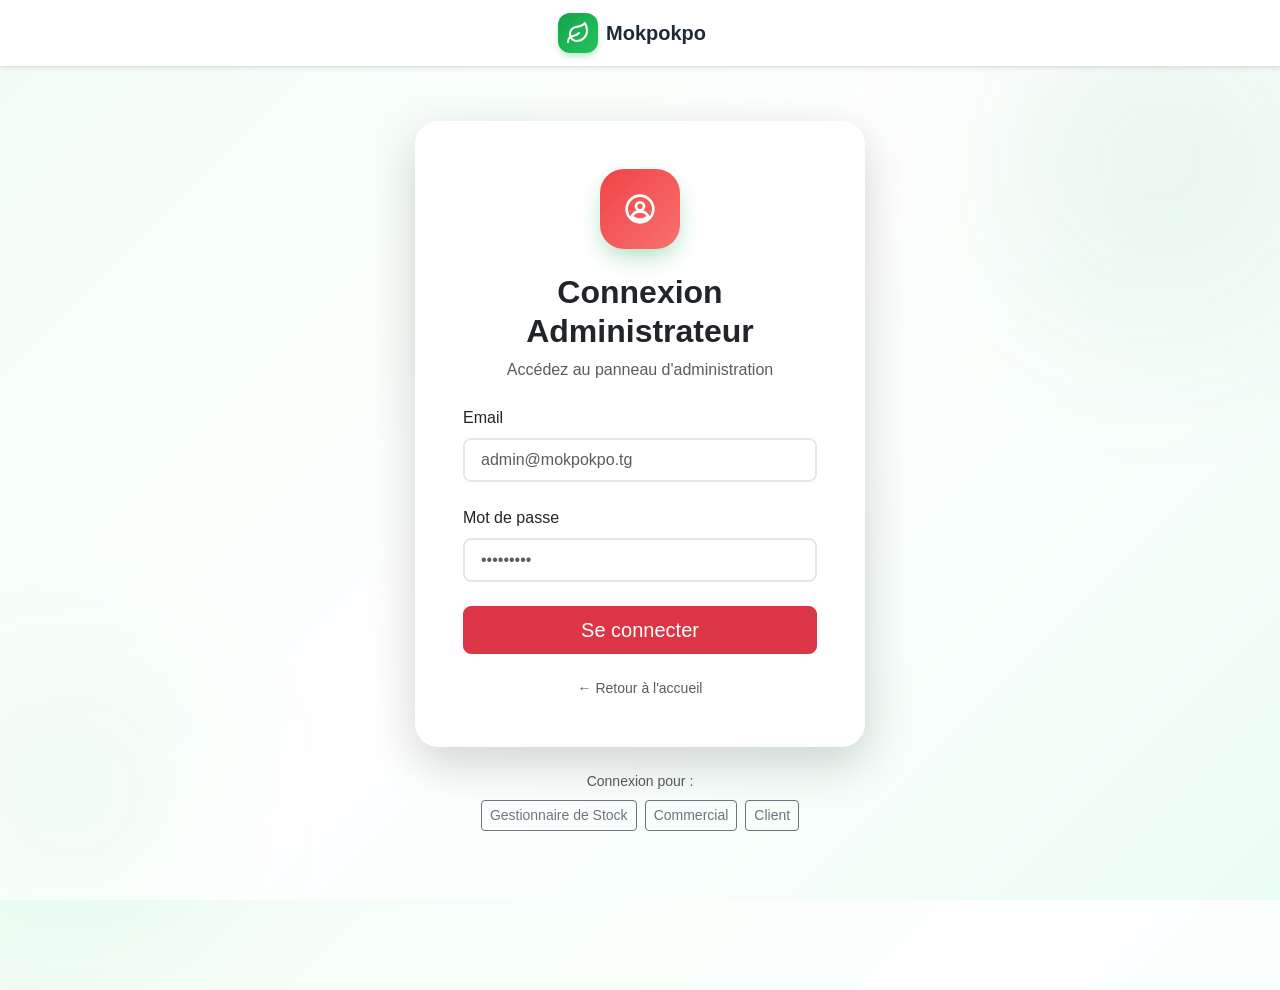
==== commit 2e2adcd7: "amélioration de l'interface" ====
--- a/admin-login.html
+++ b/admin-login.html
@@ -70,7 +70,7 @@
 
                 <div class="text-center">
                     <p class="small text-muted mb-0">
-                        <a href="index.html" class="text-muted text-decoration-none">? Retour à l'accueil</a>
+                        <a href="index.html" class="text-muted text-decoration-none">← Retour à l'accueil</a>
                     </p>
                 </div>
             </div>
